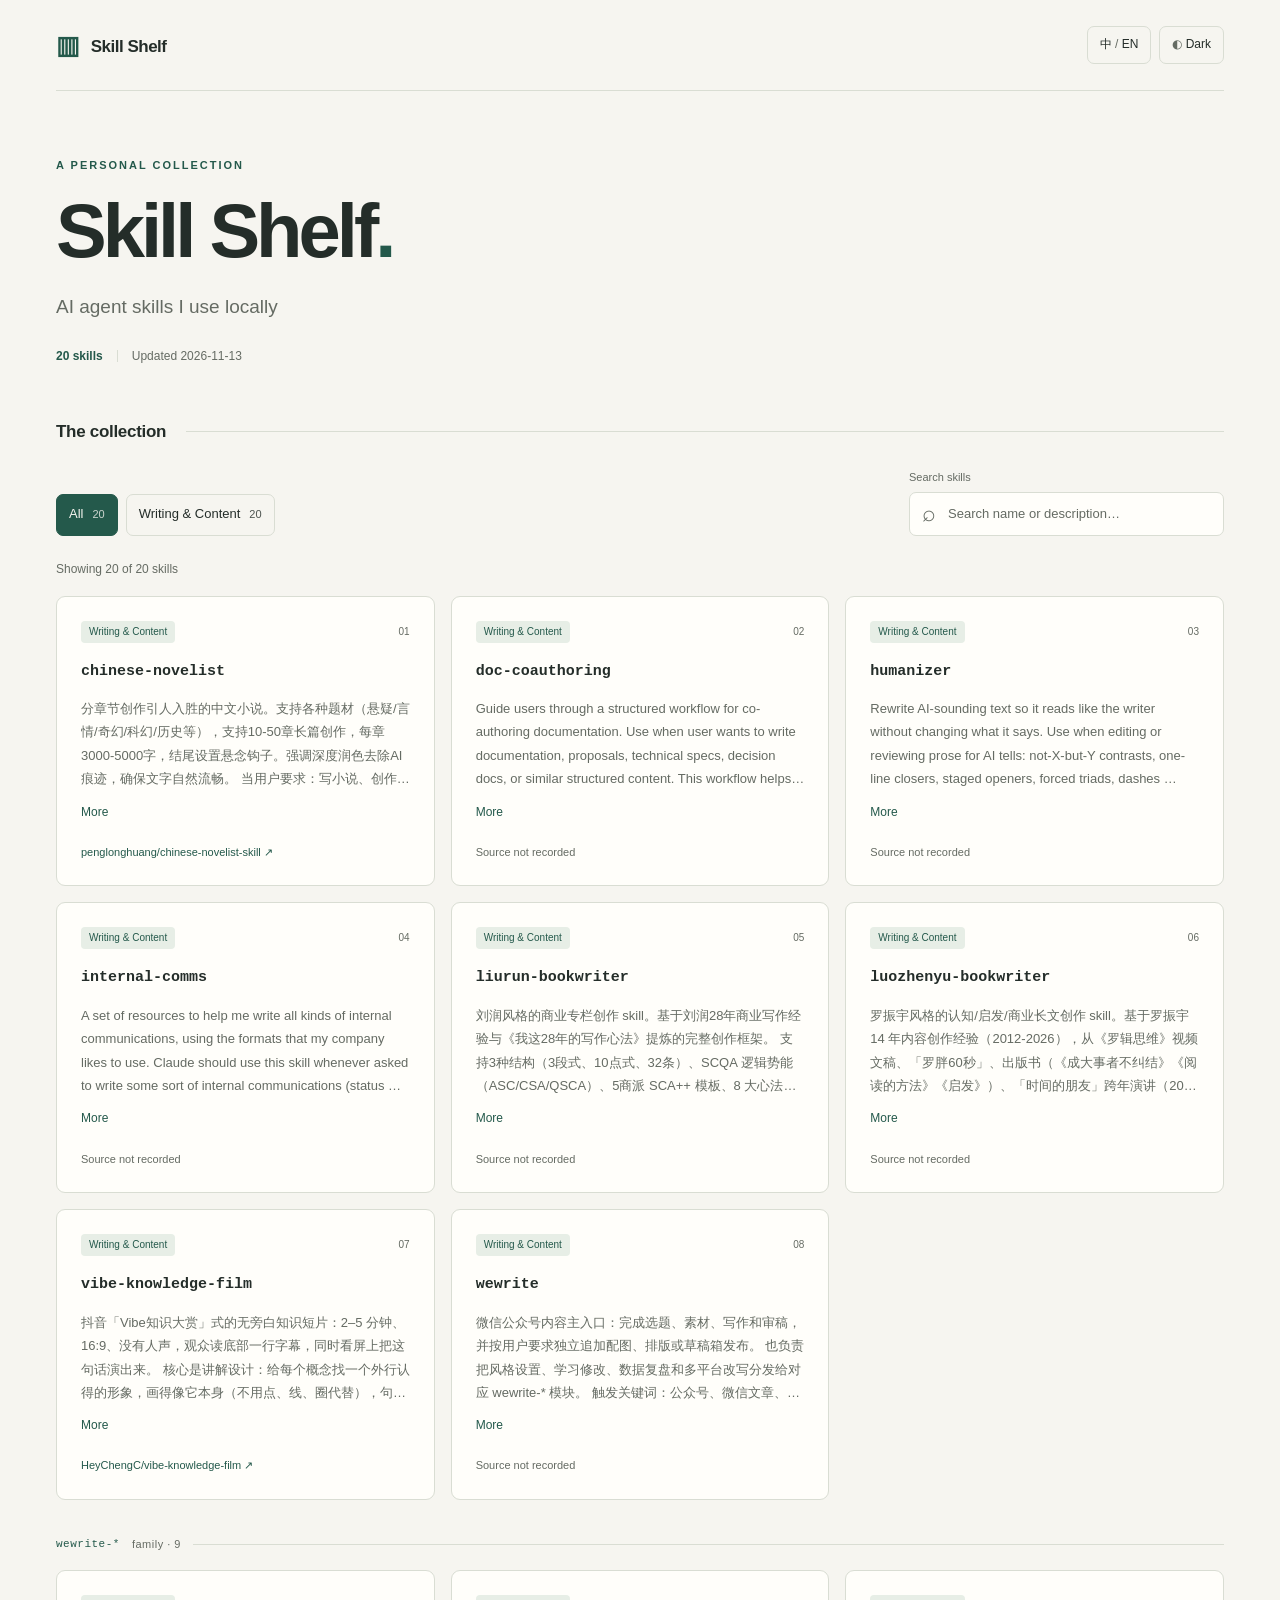
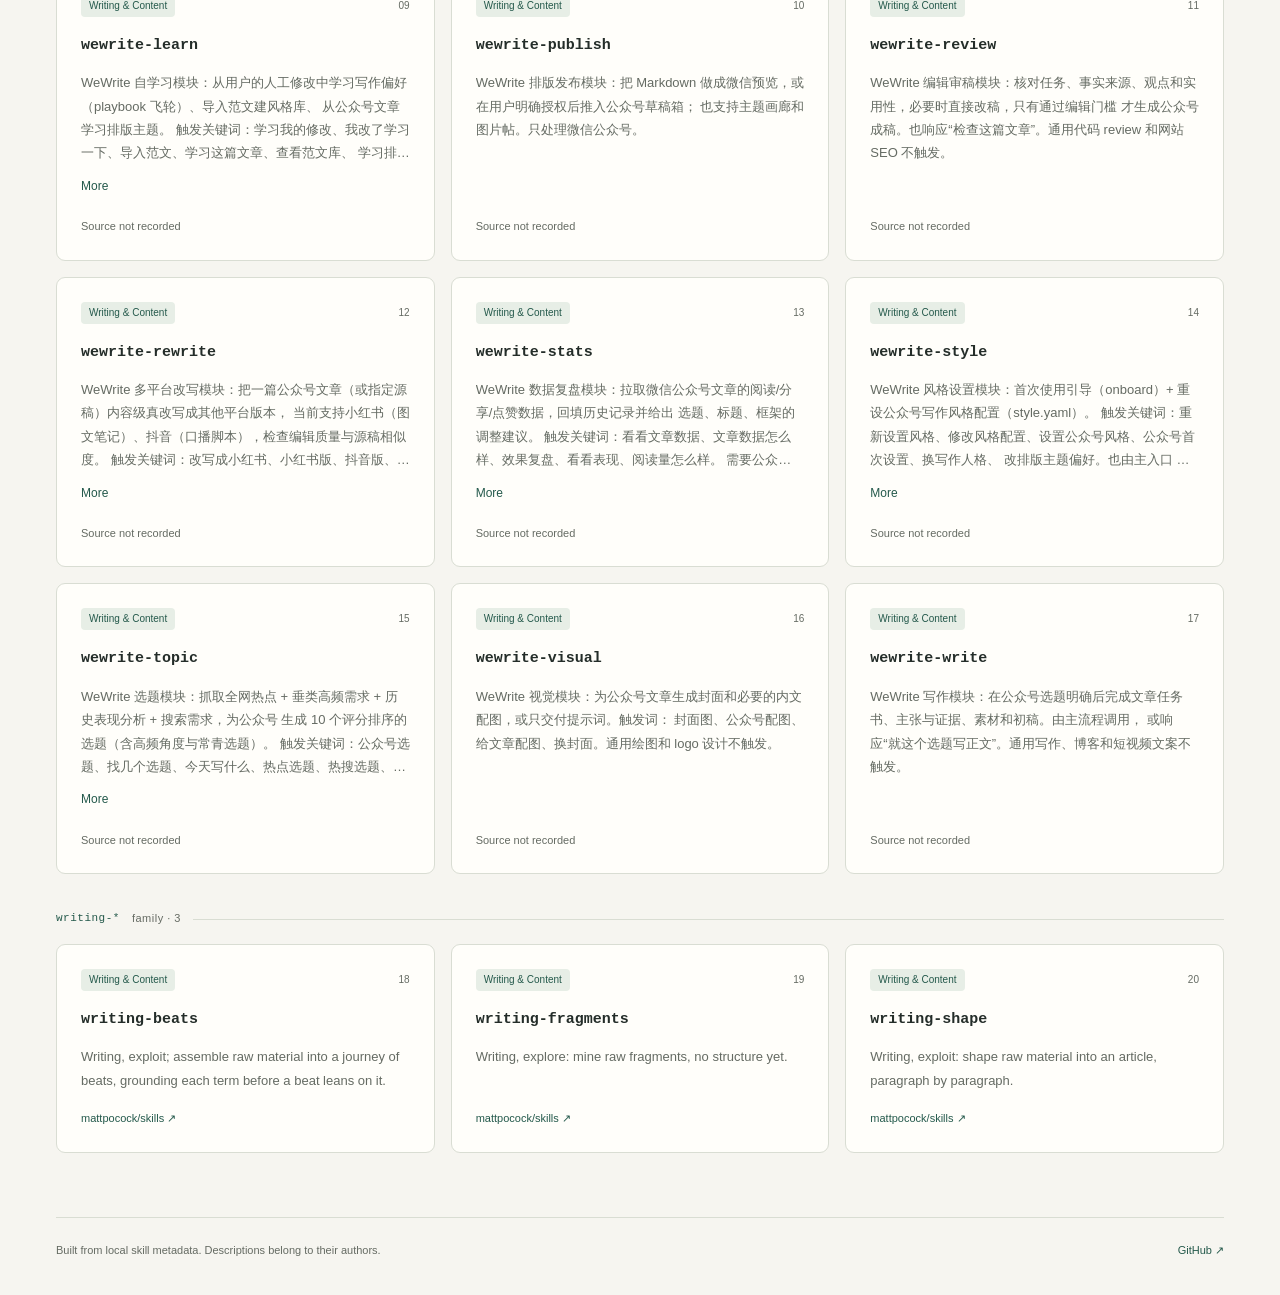
==== index.html @ 3a5f5060 "feat: add Skill Shelf static showcase with writing skills - Static, dependency-free site: category t" ====
<!doctype html>
<html lang="en">
<head>
  <meta charset="utf-8">
  <meta name="viewport" content="width=device-width, initial-scale=1">
  <meta name="description" content="Skill Shelf — a personal collection of locally used AI agent skills, browsable by category and searchable by name or description.">
  <meta name="theme-color" content="#f6f5f0">
  <title>Skill Shelf</title>
  <link rel="icon" href="data:image/svg+xml,%3Csvg xmlns='http://www.w3.org/2000/svg' viewBox='0 0 64 64'%3E%3Crect width='64' height='64' rx='14' fill='%23245047'/%3E%3Cpath d='M16 17h8v29h-8zm12 0h8v29h-8zm12 3 7-2 8 28-7 2z' fill='%23f6f5f0'/%3E%3C/svg%3E">
  <link rel="stylesheet" href="styles.css">
  <script src="app.js" defer></script>
</head>
<body>
  <a class="skip-link" href="#main" data-i18n="skip">Skip to skills</a>
  <div class="page-shell">
    <header class="site-header">
      <div class="masthead">
        <span class="wordmark"><span class="shelf-mark" aria-hidden="true">▥</span> Skill Shelf</span>
        <div class="preferences">
          <button id="language-toggle" type="button" aria-label="切换到中文">中 <span aria-hidden="true">/</span> EN</button>
          <button id="theme-toggle" type="button" aria-label="Switch to dark theme"><span id="theme-icon" aria-hidden="true">◐</span> <span id="theme-label">Dark</span></button>
        </div>
      </div>
      <div class="intro">
        <p class="eyebrow" data-i18n="eyebrow">A PERSONAL COLLECTION</p>
        <h1>Skill Shelf<span class="title-dot" aria-hidden="true">.</span></h1>
        <p class="subtitle" data-i18n="subtitle">AI agent skills I use locally</p>
        <div class="metadata"><span id="skill-count">—</span><span class="meta-divider" aria-hidden="true"></span><span><span data-i18n="updated">Updated</span> <time id="generated-date">—</time></span></div>
      </div>
    </header>
    <main id="main">
      <section class="browse-controls" aria-label="Browse skills" id="browse-controls">
        <div class="section-heading"><h2 data-i18n="collection">The collection</h2><span class="section-rule" aria-hidden="true"></span></div>
        <div class="filter-row">
          <div id="category-tabs" class="category-tabs" role="tablist" aria-label="Skill categories"></div>
          <div class="search-field"><label for="search" data-i18n="searchLabel">Search skills</label><div class="search-input"><span aria-hidden="true">⌕</span><input id="search" type="search" placeholder="Search name or description…" autocomplete="off" aria-controls="skills-panel"></div></div>
        </div>
      </section>
      <p id="results-status" class="results-status" role="status" aria-live="polite">Loading skills…</p>
      <div id="skills-panel" role="tabpanel" tabindex="0" aria-busy="true">
        <div id="skills-grid" class="skills-grid"></div>
        <div id="empty-state" class="message-state" hidden><span aria-hidden="true">∅</span><h2 data-i18n="emptyTitle">No skills found</h2><p data-i18n="emptyBody">Try another keyword or category.</p><button id="reset-filters" type="button" data-i18n="reset">Clear filters</button></div>
        <div id="error-state" class="message-state error-state" role="alert" hidden><h2 data-i18n="errorTitle">The shelf could not be loaded</h2><p data-i18n="errorBody">Please refresh to try again. If previewing locally, serve this folder with python3 -m http.server.</p></div>
      </div>
      <noscript><p class="message-state">请启用 JavaScript 以加载技能列表。 / Enable JavaScript to load the skill collection.</p></noscript>
    </main>
    <footer><p data-i18n="footer">Built from local skill metadata. Descriptions belong to their authors.</p><a href="https://github.com/suzy56/skill-showcase" target="_blank" rel="noopener noreferrer">GitHub <span aria-hidden="true">↗</span></a></footer>
  </div>
</body>
</html>
---- styles.css ----
:root {
  color-scheme: light;
  --bg: #f6f5f0;
  --surface: #fffefa;
  --fg: #242d29;
  --muted: #656b63;
  --border: #d9ddd3;
  --accent: #24594b;
  --accent-soft: #e7eee6;
  --hover: #efeee8;
  --error: #a43a30;
  --focus: #287d68;
}
@media (prefers-color-scheme: dark) {
  :root:not([data-theme="light"]) {
    color-scheme: dark;
    --bg: #171c19;
    --surface: #1f2621;
    --fg: #eef0e8;
    --muted: #b0b9ac;
    --border: #3c473e;
    --accent: #a4d5b6;
    --accent-soft: #2c3d32;
    --hover: #2b332d;
    --error: #ffa99d;
    --focus: #a4d5b6;
  }
}
:root[data-theme="dark"] {
  color-scheme: dark;
  --bg: #171c19;
  --surface: #1f2621;
  --fg: #eef0e8;
  --muted: #b0b9ac;
  --border: #3c473e;
  --accent: #a4d5b6;
  --accent-soft: #2c3d32;
  --hover: #2b332d;
  --error: #ffa99d;
  --focus: #a4d5b6;
}
* { box-sizing: border-box; }
[hidden] { display: none !important; }
body { margin: 0; background: var(--bg); color: var(--fg); font-family: -apple-system, BlinkMacSystemFont, "Segoe UI", sans-serif; font-size: 15px; line-height: 1.6; -webkit-font-smoothing: antialiased; }
button, input { font: inherit; }
button, a, input { -webkit-tap-highlight-color: transparent; }
button { cursor: pointer; }
a { color: var(--accent); text-underline-offset: 4px; }
button { color: var(--fg); background: transparent; border: 1px solid var(--border); border-radius: 7px; padding: 8px 12px; }
button:hover { background: var(--hover); }
:focus-visible { outline: 3px solid var(--focus); outline-offset: 4px; }
.page-shell { max-width: 1248px; margin: 0 auto; padding: 0 40px; }
.skip-link { position: absolute; left: 16px; top: -100px; z-index: 10; padding: 12px; background: var(--surface); }
.skip-link:focus { top: 12px; }
.masthead { display: flex; align-items: center; justify-content: space-between; gap: 12px; padding: 25px 0; border-bottom: 1px solid var(--border); }
.wordmark { font-size: 17px; font-weight: 650; letter-spacing: -.5px; white-space: nowrap; }
.shelf-mark { color: var(--accent); margin-right: 7px; font-size: 25px; vertical-align: -2px; }
.preferences { display: flex; gap: 8px; }
.preferences button { font-size: 12px; min-height: 38px; }
.preferences button span[aria-hidden] { color: var(--muted); }
.intro { padding: 66px 0 52px; }
.eyebrow { font-size: 11px; letter-spacing: 2px; color: var(--accent); font-weight: 650; margin: 0 0 14px; }
h1 { margin: 0; font-size: clamp(48px, 7vw, 76px); letter-spacing: -4px; line-height: 1.1; font-weight: 650; }
.title-dot { color: var(--accent); }
.subtitle { font-size: 19px; color: var(--muted); margin: 20px 0 24px; }
.metadata { display: flex; flex-wrap: wrap; align-items: center; gap: 14px; color: var(--muted); font-size: 12px; }
#skill-count { color: var(--accent); font-weight: 600; }
.meta-divider { width: 1px; height: 12px; background: var(--border); }
.section-heading { display: flex; gap: 20px; align-items: center; margin-bottom: 24px; }
.section-heading h2 { margin: 0; font-size: 17px; font-weight: 600; letter-spacing: -.3px; }
.section-rule { height: 1px; background: var(--border); flex: 1; }
.filter-row { display: flex; gap: 24px; align-items: flex-end; justify-content: space-between; }
.category-tabs { display: flex; flex-wrap: wrap; gap: 8px; }
.category-tabs button { min-height: 42px; font-size: 13px; }
.category-tabs button[aria-selected="true"] { background: var(--accent); color: var(--bg); border-color: var(--accent); }
.tab-count { margin-left: 9px; font-size: 11px; opacity: .8; }
.search-field { flex: 0 1 315px; min-width: 220px; }
.search-field label { display: block; font-size: 11px; color: var(--muted); margin-bottom: 5px; }
.search-input { display: flex; align-items: center; gap: 10px; background: var(--surface); border: 1px solid var(--border); border-radius: 7px; padding: 0 12px; }
.search-input > span { font-size: 23px; color: var(--muted); }
input { min-width: 0; width: 100%; height: 42px; border: 0; color: var(--fg); background: transparent; font-size: 13px; }
input::placeholder { color: var(--muted); opacity: 1; }
input:focus-visible { outline-offset: 0; }
.results-status { margin: 24px 0 16px; font-size: 12px; color: var(--muted); min-height: 20px; }
.skills-grid { display: grid; grid-template-columns: repeat(3, minmax(0, 1fr)); gap: 16px; align-items: start; }
.skill-card { display: flex; flex-direction: column; min-width: 0; align-self: stretch; border: 1px solid var(--border); border-radius: 9px; padding: 24px; background: var(--surface); }
.card-topline { display: flex; align-items: center; justify-content: space-between; gap: 8px; margin-bottom: 18px; }
.category-chip { color: var(--accent); background: var(--accent-soft); font-size: 10px; padding: 3px 8px; border-radius: 4px; overflow-wrap: anywhere; }
.card-number { font-size: 10px; color: var(--muted); font-variant-numeric: tabular-nums; }
.skill-card h3 { margin: 0 0 14px; font-size: 15px; font-weight: 600; line-height: 1.5; overflow-wrap: anywhere; font-family: ui-monospace, SFMono-Regular, Menlo, Monaco, Consolas, monospace; }
.description { margin: 0; color: var(--muted); font-size: 13px; line-height: 1.8; overflow-wrap: anywhere; white-space: pre-wrap; }
.description.is-clamped { display: -webkit-box; -webkit-line-clamp: 4; -webkit-box-orient: vertical; overflow: hidden; }
.more-button { align-self: flex-start; padding: 4px 0; border: 0; border-radius: 0; color: var(--accent); font-size: 12px; margin-top: 8px; }
.more-button:hover { background: transparent; text-decoration: underline; text-underline-offset: 4px; }
.card-source { padding-top: 18px; margin-top: auto; font-size: 11px; overflow-wrap: anywhere; }
.card-source a { text-decoration: none; }
.card-source a:hover { text-decoration: underline; }
.source-missing { color: var(--muted); }
.family-label { grid-column: 1 / -1; display: flex; align-items: center; gap: 12px; margin: 20px 0 0; color: var(--muted); font-size: 11px; font-weight: 500; letter-spacing: .5px; }
.family-label::after { content: ""; height: 1px; background: var(--border); flex: 1; }
.family-label code { color: var(--accent); font-family: ui-monospace, SFMono-Regular, Menlo, monospace; }
.message-state { text-align: center; padding: 64px 16px; border: 1px dashed var(--border); border-radius: 9px; }
.message-state > span { font-size: 34px; color: var(--muted); }
.message-state h2 { font-size: 20px; margin: 12px 0; }
.message-state p { color: var(--muted); max-width: 480px; margin: 0 auto 20px; }
.error-state h2 { color: var(--error); }
footer { display: flex; align-items: baseline; justify-content: space-between; gap: 20px; border-top: 1px solid var(--border); margin-top: 64px; padding: 24px 0 36px; font-size: 11px; color: var(--muted); }
footer p { margin: 0; }
footer a { white-space: nowrap; text-decoration: none; }
@media (max-width: 960px) {
  .skills-grid { grid-template-columns: repeat(2, minmax(0, 1fr)); }
  .page-shell { padding: 0 28px; }
}
@media (max-width: 620px) {
  .page-shell { padding: 0 16px; }
  .masthead { padding: 18px 0; }
  .preferences { gap: 5px; }
  .preferences button { padding: 7px 8px; }
  .intro { padding: 44px 0 36px; }
  h1 { letter-spacing: -2.5px; }
  .subtitle { font-size: 16px; }
  .filter-row { flex-direction: column; align-items: stretch; gap: 16px; }
  .search-field { flex-basis: auto; min-width: 0; }
  .skills-grid { grid-template-columns: minmax(0, 1fr); }
  .skill-card { padding: 22px; }
  footer { align-items: flex-start; margin-top: 40px; }
  footer p { max-width: 230px; }
}
@media (prefers-reduced-motion: no-preference) {
  button, a { transition: background-color .15s ease, color .15s ease; }
}
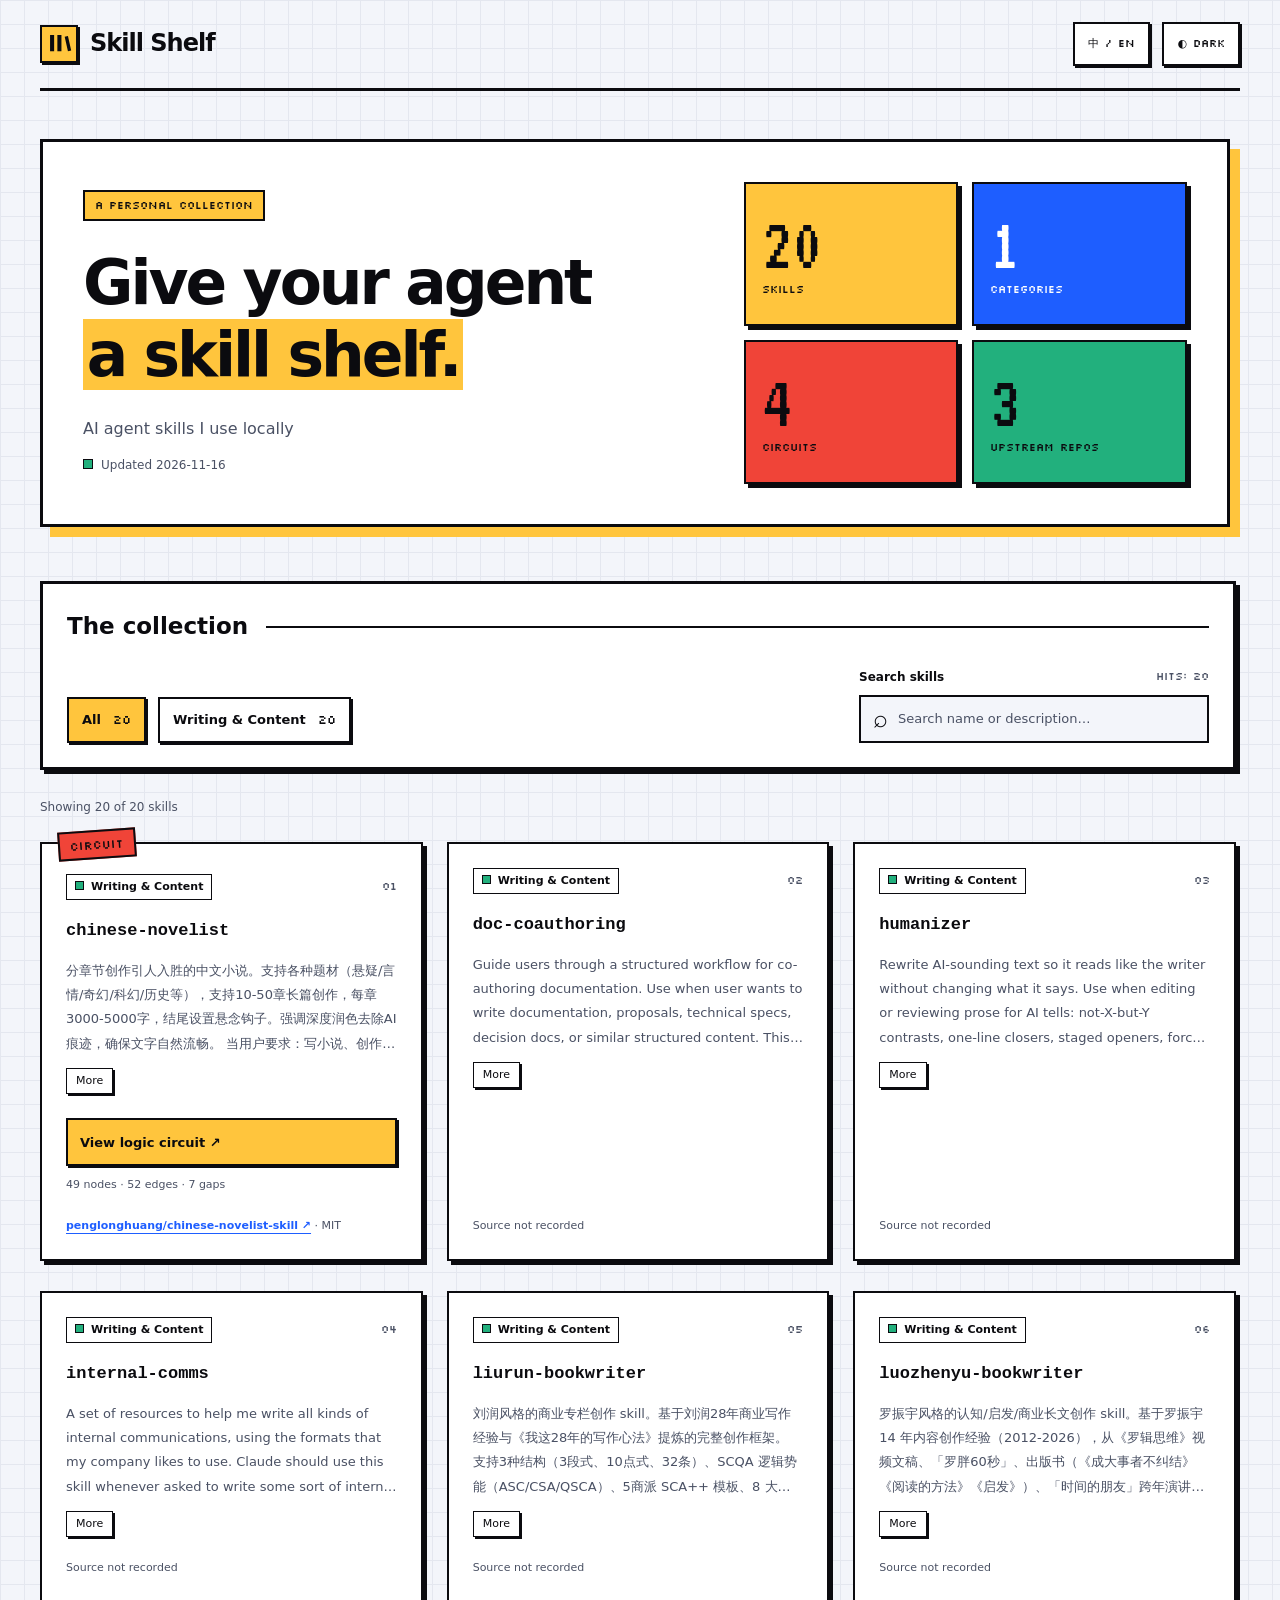
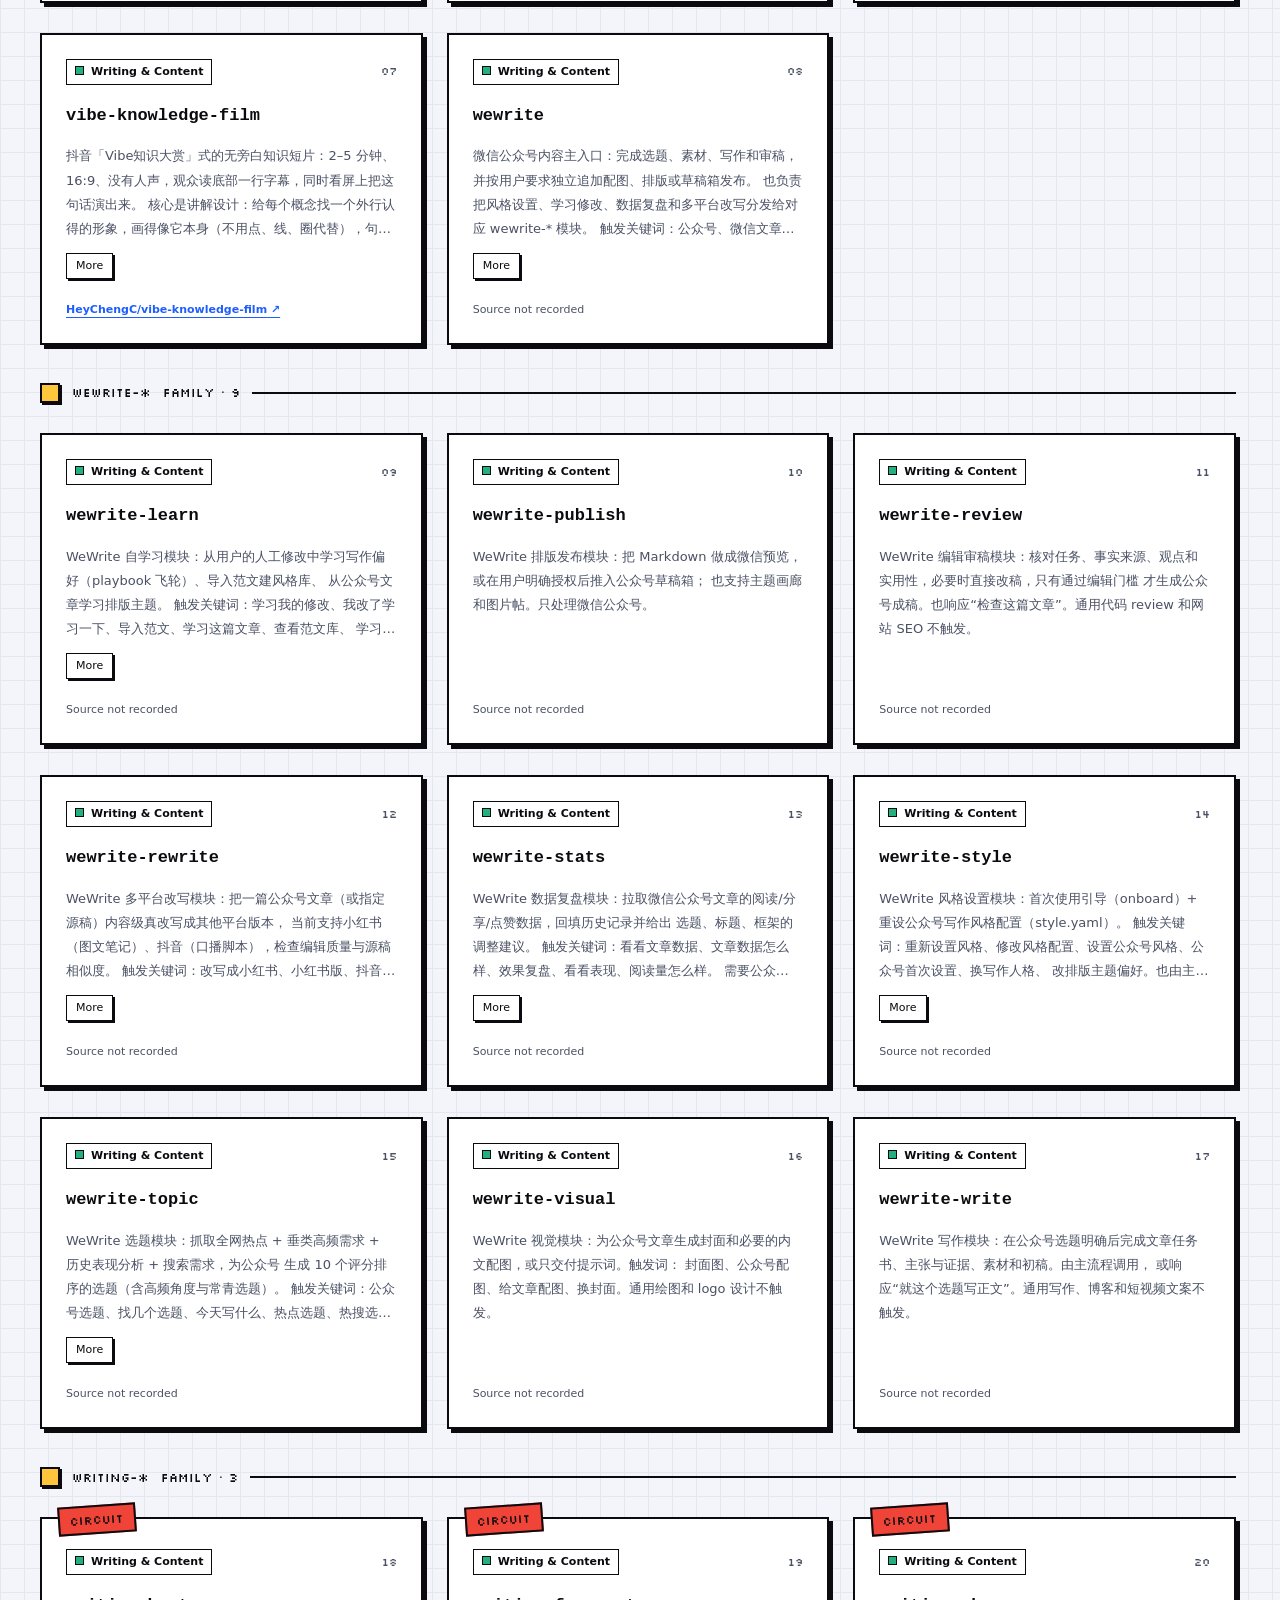
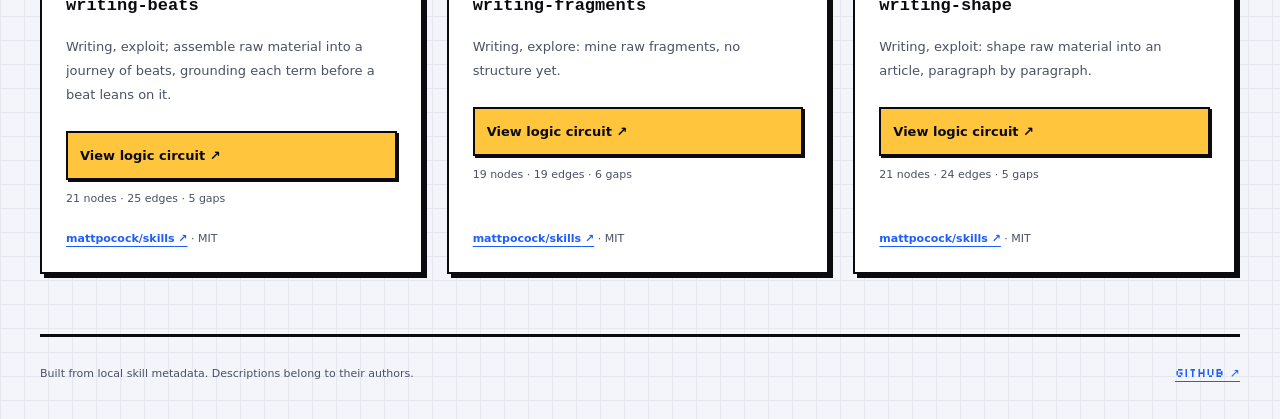
==== commit fafc1ac2: "style: neo-brutalist redesign with the momozi.vip palette - Hard-shadow, square-cornered layout on a" ====
--- a/index.html
+++ b/index.html
@@ -4,9 +4,9 @@
   <meta charset="utf-8">
   <meta name="viewport" content="width=device-width, initial-scale=1">
   <meta name="description" content="Skill Shelf — a personal collection of locally used AI agent skills, browsable by category and searchable by name or description.">
-  <meta name="theme-color" content="#f6f5f0">
+  <meta name="theme-color" content="#F3F5FA">
   <title>Skill Shelf</title>
-  <link rel="icon" href="data:image/svg+xml,%3Csvg xmlns='http://www.w3.org/2000/svg' viewBox='0 0 64 64'%3E%3Crect width='64' height='64' rx='14' fill='%23245047'/%3E%3Cpath d='M16 17h8v29h-8zm12 0h8v29h-8zm12 3 7-2 8 28-7 2z' fill='%23f6f5f0'/%3E%3C/svg%3E">
+  <link rel="icon" href="data:image/svg+xml,%3Csvg xmlns='http://www.w3.org/2000/svg' viewBox='0 0 64 64'%3E%3Cpath fill='%23FFC53D' stroke='%230B0B0F' stroke-width='5' d='M3 3h58v58H3z'/%3E%3Cpath d='M16 17h8v29h-8zm12 0h8v29h-8zm12 3 7-2 8 28-7 2z' fill='%230B0B0F'/%3E%3C/svg%3E">
   <link rel="stylesheet" href="styles.css">
   <script src="app.js" defer></script>
 </head>
@@ -15,17 +15,25 @@
   <div class="page-shell">
     <header class="site-header">
       <div class="masthead">
-        <span class="wordmark"><span class="shelf-mark" aria-hidden="true">▥</span> Skill Shelf</span>
+        <span class="wordmark"><svg class="shelf-mark" viewBox="0 0 32 32" aria-hidden="true"><path d="M5 5h5v20H5zm9 0h5v20h-5zm9 2 4-1 4 18-4 1z" fill="currentColor"/></svg> Skill Shelf</span>
         <div class="preferences">
           <button id="language-toggle" type="button" aria-label="切换到中文">中 <span aria-hidden="true">/</span> EN</button>
           <button id="theme-toggle" type="button" aria-label="Switch to dark theme"><span id="theme-icon" aria-hidden="true">◐</span> <span id="theme-label">Dark</span></button>
         </div>
       </div>
       <div class="intro">
-        <p class="eyebrow" data-i18n="eyebrow">A PERSONAL COLLECTION</p>
-        <h1>Skill Shelf<span class="title-dot" aria-hidden="true">.</span></h1>
-        <p class="subtitle" data-i18n="subtitle">AI agent skills I use locally</p>
-        <div class="metadata"><span id="skill-count">—</span><span class="meta-divider" aria-hidden="true"></span><span><span data-i18n="updated">Updated</span> <time id="generated-date">—</time></span></div>
+        <div class="hero-copy">
+          <p class="eyebrow" data-i18n="eyebrow">A PERSONAL COLLECTION</p>
+          <h1 class="hero-title"><span data-i18n="headline">Give your agent</span><br><span class="title-highlight" data-i18n="headlineAccent">a skill shelf.</span></h1>
+          <p class="subtitle" data-i18n="subtitle">AI agent skills I use locally</p>
+          <p class="metadata"><span data-i18n="updated">Updated</span> <time id="generated-date">—</time></p>
+        </div>
+        <dl id="hero-stats" class="hero-stats" aria-label="Collection statistics">
+          <div class="stat-card"><dt data-i18n="statSkills">SKILLS</dt><dd id="skill-count">—</dd></div>
+          <div class="stat-card"><dt data-i18n="statCategories">CATEGORIES</dt><dd id="category-count">—</dd></div>
+          <div class="stat-card"><dt data-i18n="statCircuits">CIRCUITS</dt><dd id="circuit-count">—</dd></div>
+          <div class="stat-card"><dt data-i18n="statRepos">UPSTREAM REPOS</dt><dd id="repo-count">—</dd></div>
+        </dl>
       </div>
     </header>
     <main id="main">
@@ -33,7 +41,7 @@
         <div class="section-heading"><h2 data-i18n="collection">The collection</h2><span class="section-rule" aria-hidden="true"></span></div>
         <div class="filter-row">
           <div id="category-tabs" class="category-tabs" role="tablist" aria-label="Skill categories"></div>
-          <div class="search-field"><label for="search" data-i18n="searchLabel">Search skills</label><div class="search-input"><span aria-hidden="true">⌕</span><input id="search" type="search" placeholder="Search name or description…" autocomplete="off" aria-controls="skills-panel"></div></div>
+          <div class="search-field"><div class="search-heading"><label for="search" data-i18n="searchLabel">Search skills</label><span class="hits">HITS: <span id="hits-count">—</span></span></div><div class="search-input"><span aria-hidden="true">⌕</span><input id="search" type="search" placeholder="Search name or description…" autocomplete="off" aria-controls="skills-panel"></div></div>
         </div>
       </section>
       <p id="results-status" class="results-status" role="status" aria-live="polite">Loading skills…</p>
--- a/styles.css
+++ b/styles.css
@@ -1,131 +1,212 @@
+@font-face {
+  font-family: "Shelf Display";
+  src: url("fonts/zcool-kuaile-ui.woff2") format("woff2");
+  font-weight: 400;
+  font-style: normal;
+  font-display: swap;
+}
+@font-face {
+  font-family: "Shelf Pixel";
+  src: url("fonts/silkscreen-latin.woff2") format("woff2");
+  font-weight: 400;
+  font-style: normal;
+  font-display: swap;
+}
+@font-face {
+  font-family: "Shelf Numbers";
+  src: url("fonts/vt323-numbers.woff2") format("woff2");
+  font-weight: 400;
+  font-style: normal;
+  font-display: swap;
+}
 :root {
   color-scheme: light;
-  --bg: #f6f5f0;
-  --surface: #fffefa;
-  --fg: #242d29;
-  --muted: #656b63;
-  --border: #d9ddd3;
-  --accent: #24594b;
-  --accent-soft: #e7eee6;
-  --hover: #efeee8;
-  --error: #a43a30;
-  --focus: #287d68;
+  --ink: #0B0B0F;
+  --paper: #FFFFFF;
+  --hall: #F3F5FA;
+  --yellow: #FFC53D;
+  --yellow-soft: #FFD76B;
+  --blue: #1E5EFF;
+  --red: #F04438;
+  --green: #22B07D;
+  --text: #4A5164;
+  --muted: #8A90A0;
+  --line: #E4E7EF;
+  --foreground: var(--ink);
+  --stroke: var(--ink);
+  --link: var(--blue);
+  --body-font: "PingFang SC", "Noto Sans SC", system-ui, -apple-system, BlinkMacSystemFont, "Segoe UI", sans-serif;
+  --pixel-font: "Shelf Pixel", var(--body-font);
 }
 @media (prefers-color-scheme: dark) {
   :root:not([data-theme="light"]) {
     color-scheme: dark;
-    --bg: #171c19;
-    --surface: #1f2621;
-    --fg: #eef0e8;
-    --muted: #b0b9ac;
-    --border: #3c473e;
-    --accent: #a4d5b6;
-    --accent-soft: #2c3d32;
-    --hover: #2b332d;
-    --error: #ffa99d;
-    --focus: #a4d5b6;
+    --hall: #0B0B0F;
+    --paper: #16171D;
+    --foreground: #F3F5FA;
+    --stroke: #F3F5FA;
+    --text: #E4E7EF;
+    --line: #292B36;
+    --link: #F3F5FA;
   }
 }
 :root[data-theme="dark"] {
   color-scheme: dark;
-  --bg: #171c19;
-  --surface: #1f2621;
-  --fg: #eef0e8;
-  --muted: #b0b9ac;
-  --border: #3c473e;
-  --accent: #a4d5b6;
-  --accent-soft: #2c3d32;
-  --hover: #2b332d;
-  --error: #ffa99d;
-  --focus: #a4d5b6;
+  --hall: #0B0B0F;
+  --paper: #16171D;
+  --foreground: #F3F5FA;
+  --stroke: #F3F5FA;
+  --text: #E4E7EF;
+  --line: #292B36;
+  --link: #F3F5FA;
 }
 * { box-sizing: border-box; }
 [hidden] { display: none !important; }
-body { margin: 0; background: var(--bg); color: var(--fg); font-family: -apple-system, BlinkMacSystemFont, "Segoe UI", sans-serif; font-size: 15px; line-height: 1.6; -webkit-font-smoothing: antialiased; }
+body {
+  margin: 0;
+  color: var(--foreground);
+  background-color: var(--hall);
+  background-image: linear-gradient(var(--line) 1px, transparent 1px), linear-gradient(90deg, var(--line) 1px, transparent 1px);
+  background-size: 24px 24px;
+  font: 15px/1.65 var(--body-font);
+  -webkit-font-smoothing: antialiased;
+}
 button, input { font: inherit; }
 button, a, input { -webkit-tap-highlight-color: transparent; }
-button { cursor: pointer; }
-a { color: var(--accent); text-underline-offset: 4px; }
-button { color: var(--fg); background: transparent; border: 1px solid var(--border); border-radius: 7px; padding: 8px 12px; }
-button:hover { background: var(--hover); }
-:focus-visible { outline: 3px solid var(--focus); outline-offset: 4px; }
-.page-shell { max-width: 1248px; margin: 0 auto; padding: 0 40px; }
-.skip-link { position: absolute; left: 16px; top: -100px; z-index: 10; padding: 12px; background: var(--surface); }
+button {
+  border: 2px solid var(--stroke);
+  border-radius: 0;
+  padding: 9px 13px;
+  color: var(--foreground);
+  background: var(--paper);
+  box-shadow: 2px 2px 0 var(--stroke);
+  cursor: pointer;
+}
+a { color: var(--link); text-underline-offset: 4px; }
+:focus-visible { outline: 3px solid var(--blue); outline-offset: 4px; }
+.page-shell { max-width: 1280px; margin: 0 auto; padding: 0 40px; }
+.skip-link { position: absolute; left: 16px; top: -100px; z-index: 10; padding: 12px; background: var(--paper); border: 2px solid var(--stroke); }
 .skip-link:focus { top: 12px; }
-.masthead { display: flex; align-items: center; justify-content: space-between; gap: 12px; padding: 25px 0; border-bottom: 1px solid var(--border); }
-.wordmark { font-size: 17px; font-weight: 650; letter-spacing: -.5px; white-space: nowrap; }
-.shelf-mark { color: var(--accent); margin-right: 7px; font-size: 25px; vertical-align: -2px; }
-.preferences { display: flex; gap: 8px; }
-.preferences button { font-size: 12px; min-height: 38px; }
-.preferences button span[aria-hidden] { color: var(--muted); }
-.intro { padding: 66px 0 52px; }
-.eyebrow { font-size: 11px; letter-spacing: 2px; color: var(--accent); font-weight: 650; margin: 0 0 14px; }
-h1 { margin: 0; font-size: clamp(48px, 7vw, 76px); letter-spacing: -4px; line-height: 1.1; font-weight: 650; }
-.title-dot { color: var(--accent); }
-.subtitle { font-size: 19px; color: var(--muted); margin: 20px 0 24px; }
-.metadata { display: flex; flex-wrap: wrap; align-items: center; gap: 14px; color: var(--muted); font-size: 12px; }
-#skill-count { color: var(--accent); font-weight: 600; }
-.meta-divider { width: 1px; height: 12px; background: var(--border); }
-.section-heading { display: flex; gap: 20px; align-items: center; margin-bottom: 24px; }
-.section-heading h2 { margin: 0; font-size: 17px; font-weight: 600; letter-spacing: -.3px; }
-.section-rule { height: 1px; background: var(--border); flex: 1; }
-.filter-row { display: flex; gap: 24px; align-items: flex-end; justify-content: space-between; }
-.category-tabs { display: flex; flex-wrap: wrap; gap: 8px; }
-.category-tabs button { min-height: 42px; font-size: 13px; }
-.category-tabs button[aria-selected="true"] { background: var(--accent); color: var(--bg); border-color: var(--accent); }
-.tab-count { margin-left: 9px; font-size: 11px; opacity: .8; }
-.search-field { flex: 0 1 315px; min-width: 220px; }
-.search-field label { display: block; font-size: 11px; color: var(--muted); margin-bottom: 5px; }
-.search-input { display: flex; align-items: center; gap: 10px; background: var(--surface); border: 1px solid var(--border); border-radius: 7px; padding: 0 12px; }
-.search-input > span { font-size: 23px; color: var(--muted); }
-input { min-width: 0; width: 100%; height: 42px; border: 0; color: var(--fg); background: transparent; font-size: 13px; }
-input::placeholder { color: var(--muted); opacity: 1; }
+.masthead { display: flex; align-items: center; justify-content: space-between; gap: 12px; padding: 22px 0; border-bottom: 3px solid var(--stroke); }
+.wordmark { display: inline-flex; align-items: center; gap: 12px; font-size: 24px; font-weight: 850; letter-spacing: -1px; white-space: nowrap; }
+.shelf-mark { width: 38px; height: 38px; padding: 4px; color: var(--ink); background: var(--yellow); border: 2px solid var(--stroke); box-shadow: 2px 2px 0 var(--stroke); }
+.preferences { display: flex; gap: 12px; }
+.preferences button { min-width: 52px; min-height: 44px; font: 11px/1.4 var(--pixel-font); }
+.intro { display: grid; grid-template-columns: minmax(0, 1.4fr) minmax(300px, 1fr); gap: 40px; align-items: center; margin: 48px 10px 54px 0; padding: 40px; border: 3px solid var(--stroke); background: var(--paper); box-shadow: 10px 10px 0 var(--yellow); }
+.hero-copy { min-width: 0; }
+.eyebrow { display: inline-block; margin: 0 0 26px; padding: 5px 10px; border: 2px solid var(--stroke); color: var(--ink); background: var(--yellow); font: 11px/1.6 var(--pixel-font); }
+.hero-title { margin: 0; font-size: clamp(42px, 4.8vw, 68px); letter-spacing: -3px; line-height: 1.16; font-weight: 850; }
+:lang(zh-CN) .hero-title { font-family: "Shelf Display", var(--body-font); font-weight: 400; letter-spacing: 0; line-height: 1.3; }
+.title-highlight { color: var(--ink); background: var(--yellow); padding: 0 .06em; box-decoration-break: clone; -webkit-box-decoration-break: clone; }
+.subtitle { margin: 26px 0 14px; color: var(--text); font-size: 16px; }
+.metadata { margin: 0; color: var(--text); font-size: 12px; }
+.metadata::before { content: ""; display: inline-block; width: 8px; height: 8px; margin-right: 8px; background: var(--green); border: 1px solid var(--stroke); }
+.hero-stats { display: grid; grid-template-columns: repeat(2, minmax(0, 1fr)); gap: 14px; margin: 0; }
+.stat-card { display: flex; flex-direction: column; justify-content: center; min-width: 0; min-height: 144px; padding: 12px 16px; border: 2px solid var(--stroke); background: var(--yellow); color: var(--ink); box-shadow: 4px 4px 0 var(--stroke); }
+.stat-card:nth-child(2) { background: var(--blue); color: #FFFFFF; }
+.stat-card:nth-child(3) { background: var(--red); }
+.stat-card:nth-child(4) { background: var(--green); }
+.stat-card dt { font: 11px/1.6 var(--pixel-font); overflow-wrap: anywhere; }
+.stat-card dd { order: -1; margin: 0; font: 76px/.95 "Shelf Numbers", monospace; }
+.browse-controls { margin-right: 4px; padding: 24px; border: 3px solid var(--stroke); background: var(--paper); box-shadow: 4px 4px 0 var(--stroke); }
+.section-heading { display: flex; gap: 18px; align-items: center; margin-bottom: 22px; }
+.section-heading h2 { margin: 0; font-size: 23px; font-weight: 800; }
+:lang(zh-CN) .section-heading h2, :lang(zh-CN) .message-state h2 { font-family: "Shelf Display", var(--body-font); font-weight: 400; }
+.section-rule { height: 2px; background: var(--stroke); flex: 1; }
+.filter-row { display: flex; gap: 28px; align-items: flex-end; justify-content: space-between; }
+.category-tabs { display: flex; flex-wrap: wrap; gap: 12px; min-width: 0; }
+.category-tabs button { min-height: 46px; font-size: 13px; font-weight: 700; }
+.category-tabs button[aria-selected="true"] { background: var(--yellow); color: var(--ink); }
+.tab-count { display: inline-block; margin-left: 12px; font: 12px/1 var(--pixel-font); }
+.search-field { flex: 0 1 350px; min-width: 240px; }
+.search-heading { display: flex; flex-wrap: wrap; justify-content: space-between; gap: 8px; margin-bottom: 7px; }
+.search-field label { font-size: 12px; font-weight: 700; }
+.hits { color: var(--text); font: 11px/1.6 var(--pixel-font); }
+.search-input { display: flex; align-items: center; gap: 8px; padding: 0 12px; background: var(--hall); border: 2px solid var(--stroke); }
+.search-input > span { color: var(--foreground); font-size: 25px; }
+input { min-width: 0; width: 100%; height: 44px; border: 0; border-radius: 0; color: var(--foreground); background: transparent; font-size: 13px; }
+input::placeholder { color: var(--text); opacity: 1; }
 input:focus-visible { outline-offset: 0; }
-.results-status { margin: 24px 0 16px; font-size: 12px; color: var(--muted); min-height: 20px; }
-.skills-grid { display: grid; grid-template-columns: repeat(3, minmax(0, 1fr)); gap: 16px; align-items: start; }
-.skill-card { display: flex; flex-direction: column; min-width: 0; align-self: stretch; border: 1px solid var(--border); border-radius: 9px; padding: 24px; background: var(--surface); }
+.results-status { margin: 28px 0 24px; color: var(--text); font-size: 12px; min-height: 20px; }
+.skills-grid { display: grid; grid-template-columns: repeat(3, minmax(0, 1fr)); gap: 30px 24px; align-items: start; margin-right: 4px; }
+.skill-card { position: relative; display: flex; flex-direction: column; min-width: 0; align-self: stretch; padding: 24px; border: 2px solid var(--stroke); background: var(--paper); box-shadow: 4px 4px 0 var(--stroke); }
 .card-topline { display: flex; align-items: center; justify-content: space-between; gap: 8px; margin-bottom: 18px; }
-.category-chip { color: var(--accent); background: var(--accent-soft); font-size: 10px; padding: 3px 8px; border-radius: 4px; overflow-wrap: anywhere; }
-.card-number { font-size: 10px; color: var(--muted); font-variant-numeric: tabular-nums; }
-.skill-card h3 { margin: 0 0 14px; font-size: 15px; font-weight: 600; line-height: 1.5; overflow-wrap: anywhere; font-family: ui-monospace, SFMono-Regular, Menlo, Monaco, Consolas, monospace; }
-.description { margin: 0; color: var(--muted); font-size: 13px; line-height: 1.8; overflow-wrap: anywhere; white-space: pre-wrap; }
+.category-chip { color: var(--foreground); padding: 3px 8px; border: 1px solid var(--stroke); font-size: 11px; font-weight: 650; overflow-wrap: anywhere; }
+.category-chip::before { content: ""; display: inline-block; width: 7px; height: 7px; margin-right: 7px; background: var(--green); border: 1px solid var(--stroke); }
+.card-number { color: var(--text); font: 11px/1 var(--pixel-font); }
+.skill-card h3 { margin: 0 0 16px; font: 700 17px/1.5 ui-monospace, SFMono-Regular, Menlo, Monaco, Consolas, monospace; overflow-wrap: anywhere; }
+.description { margin: 0; color: var(--text); font-size: 13px; line-height: 1.85; overflow-wrap: anywhere; white-space: pre-wrap; }
 .description.is-clamped { display: -webkit-box; -webkit-line-clamp: 4; -webkit-box-orient: vertical; overflow: hidden; }
-.more-button { align-self: flex-start; padding: 4px 0; border: 0; border-radius: 0; color: var(--accent); font-size: 12px; margin-top: 8px; }
-.more-button:hover { background: transparent; text-decoration: underline; text-underline-offset: 4px; }
-.card-source { padding-top: 18px; margin-top: auto; font-size: 11px; overflow-wrap: anywhere; }
-.card-source a { text-decoration: none; }
-.card-source a:hover { text-decoration: underline; }
-.source-missing { color: var(--muted); }
-.family-label { grid-column: 1 / -1; display: flex; align-items: center; gap: 12px; margin: 20px 0 0; color: var(--muted); font-size: 11px; font-weight: 500; letter-spacing: .5px; }
-.family-label::after { content: ""; height: 1px; background: var(--border); flex: 1; }
-.family-label code { color: var(--accent); font-family: ui-monospace, SFMono-Regular, Menlo, monospace; }
-.message-state { text-align: center; padding: 64px 16px; border: 1px dashed var(--border); border-radius: 9px; }
-.message-state > span { font-size: 34px; color: var(--muted); }
-.message-state h2 { font-size: 20px; margin: 12px 0; }
-.message-state p { color: var(--muted); max-width: 480px; margin: 0 auto 20px; }
-.error-state h2 { color: var(--error); }
-footer { display: flex; align-items: baseline; justify-content: space-between; gap: 20px; border-top: 1px solid var(--border); margin-top: 64px; padding: 24px 0 36px; font-size: 11px; color: var(--muted); }
+.more-button { align-self: flex-start; padding: 3px 9px; margin-top: 12px; border-width: 1px; font-size: 11px; }
+.circuit-badge { position: absolute; top: -14px; left: 16px; padding: 3px 10px; border: 2px solid var(--stroke); color: var(--ink); background: var(--red); font: 12px/1.6 var(--pixel-font); transform: rotate(-4deg); }
+.has-circuit { padding-top: 30px; }
+.circuit-link { display: block; margin-top: 24px; padding: 10px 12px; border: 2px solid var(--stroke); color: var(--ink); background: var(--yellow); box-shadow: 2px 2px 0 var(--stroke); text-decoration: none; }
+.circuit-label { font-size: 13px; font-weight: 800; }
+.circuit-label::after { content: " ↗"; }
+.circuit-meta { margin: 10px 0 0; color: var(--text); font-size: 11px; }
+.card-source { margin-top: auto; padding-top: 22px; color: var(--text); font-size: 11px; overflow-wrap: anywhere; }
+.card-source a { font-weight: 650; }
+.source-license, .source-missing { color: var(--text); }
+.family-label { grid-column: 1 / -1; display: flex; align-items: center; gap: 12px; margin: 8px 0 0; color: var(--foreground); font: 12px/1.6 var(--pixel-font); }
+.family-label::before { content: ""; flex: 0 0 16px; height: 16px; border: 2px solid var(--stroke); background: var(--yellow); box-shadow: 2px 2px 0 var(--stroke); }
+.family-label::after { content: ""; flex: 1; height: 2px; background: var(--stroke); }
+.family-label code { color: inherit; font: inherit; }
+.message-state { margin-right: 4px; padding: 56px 20px; text-align: center; border: 3px solid var(--stroke); background: var(--paper); box-shadow: 4px 4px 0 var(--stroke); }
+.message-state > span { color: var(--foreground); font-size: 36px; }
+.message-state h2 { margin: 12px 0; font-size: 26px; }
+.message-state p { max-width: 480px; margin: 0 auto 22px; color: var(--text); }
+footer { display: flex; justify-content: space-between; align-items: baseline; gap: 24px; margin-top: 60px; padding: 26px 0 36px; border-top: 3px solid var(--stroke); font-size: 11px; color: var(--text); }
 footer p { margin: 0; }
-footer a { white-space: nowrap; text-decoration: none; }
-@media (max-width: 960px) {
+footer a { white-space: nowrap; font: 12px/1.6 var(--pixel-font); }
+button:hover, button:active, .circuit-link:hover, .circuit-link:active { background: var(--yellow-soft); color: var(--ink); transform: translate(2px, 2px); box-shadow: 0 0 0 var(--stroke); }
+.skill-card:hover { transform: translate(2px, 2px); box-shadow: 2px 2px 0 var(--stroke); }
+@media (max-width: 1000px) {
+  .page-shell { padding: 0 28px; }
+  .intro { grid-template-columns: minmax(0, 1.25fr) minmax(240px, 1fr); padding: 28px; gap: 24px; }
+  .hero-title { font-size: 49px; letter-spacing: -2px; }
+  .stat-card { min-height: 130px; padding: 12px; }
+  .stat-card dd { font-size: 66px; }
   .skills-grid { grid-template-columns: repeat(2, minmax(0, 1fr)); }
-  .page-shell { padding: 0 28px; }
-}
-@media (max-width: 620px) {
+}
+@media (max-width: 720px) {
+  .intro { grid-template-columns: minmax(0, 1fr); gap: 30px; }
+  .hero-title { font-size: clamp(42px, 8vw, 60px); }
+  .hero-stats { gap: 14px; }
+  .stat-card { min-height: 118px; }
+  .filter-row { flex-direction: column; align-items: stretch; gap: 22px; }
+  .search-field { flex-basis: auto; min-width: 0; }
+}
+@media (max-width: 540px) {
   .page-shell { padding: 0 16px; }
   .masthead { padding: 18px 0; }
-  .preferences { gap: 5px; }
-  .preferences button { padding: 7px 8px; }
-  .intro { padding: 44px 0 36px; }
-  h1 { letter-spacing: -2.5px; }
-  .subtitle { font-size: 16px; }
-  .filter-row { flex-direction: column; align-items: stretch; gap: 16px; }
-  .search-field { flex-basis: auto; min-width: 0; }
+  .wordmark { gap: 8px; font-size: 20px; letter-spacing: -.8px; }
+  .shelf-mark { width: 31px; height: 31px; }
+  .preferences { gap: 8px; }
+  .preferences button { min-width: 42px; padding: 7px 8px; font-size: 10px; }
+  #theme-label { display: none; }
+  #theme-icon { font-size: 18px; }
+  .intro { margin-top: 30px; margin-bottom: 40px; padding: 23px 18px; }
+  .eyebrow { max-width: 100%; margin-bottom: 22px; font-size: 10px; }
+  .hero-title { font-size: 41px; letter-spacing: -2px; }
+  :lang(zh-CN) .hero-title { font-size: 45px; }
+  .subtitle { margin-top: 22px; font-size: 14px; }
+  .hero-stats { gap: 12px; }
+  .stat-card { padding: 12px 10px; min-height: 112px; }
+  .stat-card dt { font-size: 10px; }
+  .stat-card dd { font-size: 64px; }
+  .browse-controls { padding: 20px 16px; }
+  .section-heading h2 { font-size: 22px; }
+  .category-tabs { gap: 10px; }
+  .category-tabs button { padding: 8px 10px; font-size: 12px; }
   .skills-grid { grid-template-columns: minmax(0, 1fr); }
-  .skill-card { padding: 22px; }
-  footer { align-items: flex-start; margin-top: 40px; }
-  footer p { max-width: 230px; }
+  .skill-card { padding: 24px 20px; }
+  .has-circuit { padding-top: 30px; }
+  footer { align-items: flex-start; gap: 14px; margin-top: 42px; }
+  footer p { max-width: 220px; }
 }
 @media (prefers-reduced-motion: no-preference) {
-  button, a { transition: background-color .15s ease, color .15s ease; }
-}
+  button, .circuit-link, .skill-card { transition: transform .12s ease, box-shadow .12s ease, background-color .12s ease; }
+}
+@media (prefers-reduced-motion: reduce) {
+  button:hover, button:active, .circuit-link:hover, .circuit-link:active, .skill-card:hover { transform: none; }
+}
